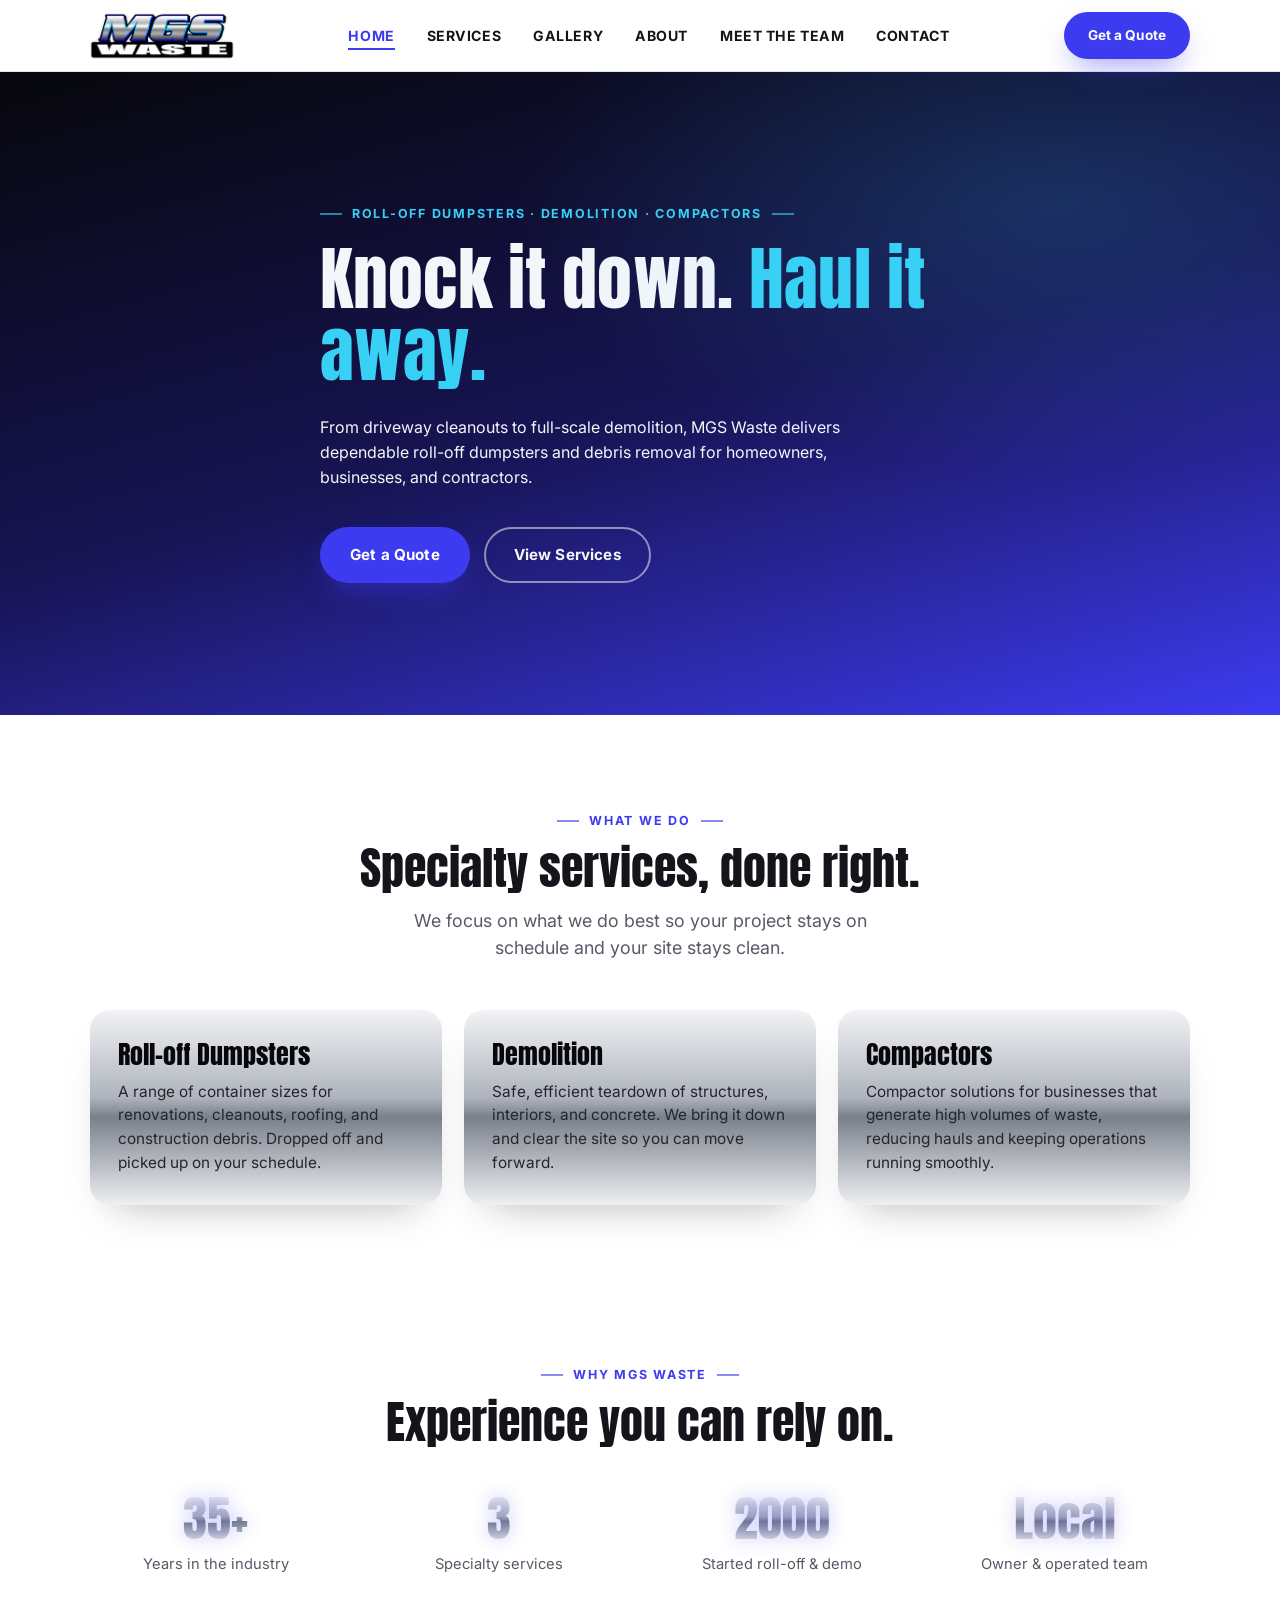
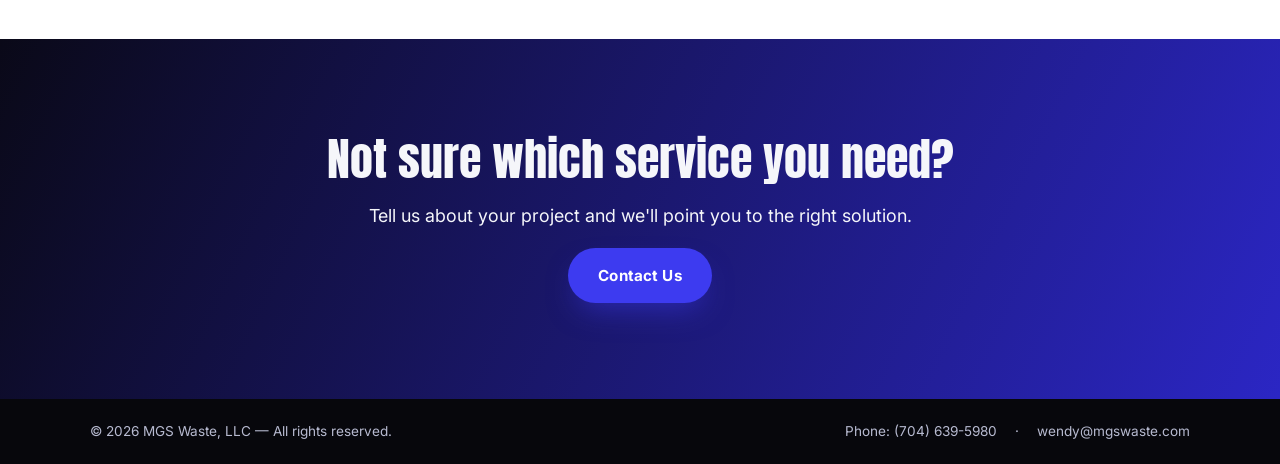
==== index.html @ 69c61f80 "Initial commit: MGS Waste website Full site with Home, Services, Gallery, About, Meet the Team, and " ====
<!DOCTYPE html>
<html lang="en">
<head>
<meta charset="UTF-8" />
<meta name="viewport" content="width=device-width, initial-scale=1.0" />
<title>MGS Waste | Roll-Off Dumpsters, Demolition &amp; Compactors</title>
<meta name="description" content="MGS Waste delivers dependable roll-off dumpsters, demolition, and compactor services for homeowners and contractors. Locally owned and operated." />
<link rel="preconnect" href="https://fonts.googleapis.com" />
<link rel="preconnect" href="https://fonts.gstatic.com" crossorigin />
<link href="https://fonts.googleapis.com/css2?family=Anton&family=Big+Shoulders+Display:wght@700;800&family=Inter:wght@400;500;600;700;800&display=swap" rel="stylesheet" />
<link rel="icon" type="image/png" href="assets/images/mgs-waste-logo.png" />
<link rel="stylesheet" href="css/styles.css" />
</head>
<body>

<header class="site-header">
  <div class="container site-header__row">
    <a href="index.html" class="brand" aria-label="MGS Waste home">
      <img src="assets/images/mgs-waste-logo.png" alt="MGS Waste" class="brand__logo" />
    </a>

    <nav class="main-nav" data-nav aria-label="Primary">
      <ul class="main-nav__list">
        <li><a href="index.html" aria-current="page">Home</a></li>
        <li><a href="services.html">Services</a></li>
        <li><a href="gallery.html">Gallery</a></li>
        <li><a href="about.html">About</a></li>
        <li><a href="team.html">Meet the Team</a></li>
        <li><a href="contact.html">Contact</a></li>
      </ul>
    </nav>

    <div class="header-actions">
      <a href="contact.html" class="btn btn-primary"><span>Get a Quote</span></a>
      <button class="nav-toggle" data-nav-toggle aria-label="Toggle navigation" aria-expanded="false">
        <span class="nav-toggle__bar"></span>
        <span class="nav-toggle__bar"></span>
        <span class="nav-toggle__bar"></span>
      </button>
    </div>
  </div>
</header>

<main>

  <!-- Hero -->
  <section class="hero">
    <div class="container hero__inner">
      <p class="eyebrow">Roll-Off Dumpsters &middot; Demolition &middot; Compactors</p>
      <h1 class="hero__title">Knock it down. <span class="text-cyan">Haul it away.</span></h1>
      <p class="hero__body on-dark">
        From driveway cleanouts to full-scale demolition, MGS Waste delivers dependable roll-off
        dumpsters and debris removal for homeowners, businesses, and contractors.
      </p>
      <div class="hero__actions">
        <a href="contact.html" class="btn btn-primary">Get a Quote</a>
        <a href="services.html" class="btn btn-outline">View Services</a>
      </div>
    </div>
  </section>

  <!-- What We Do -->
  <section class="section">
    <div class="container">
      <div class="section-head reveal">
        <p class="eyebrow eyebrow--dark eyebrow--center">What We Do</p>
        <h2>Specialty services, done right.</h2>
        <p class="lede">
          We focus on what we do best so your project stays on schedule and your site stays clean.
        </p>
      </div>

      <div class="card-grid">
        <article class="service-card reveal">
          <h3>Roll-off Dumpsters</h3>
          <p>A range of container sizes for renovations, cleanouts, roofing, and construction debris. Dropped off and picked up on your schedule.</p>
        </article>

        <article class="service-card reveal">
          <h3>Demolition</h3>
          <p>Safe, efficient teardown of structures, interiors, and concrete. We bring it down and clear the site so you can move forward.</p>
        </article>

        <article class="service-card reveal">
          <h3>Compactors</h3>
          <p>Compactor solutions for businesses that generate high volumes of waste, reducing hauls and keeping operations running smoothly.</p>
        </article>
      </div>
    </div>
  </section>

  <!-- Why MGS Waste -->
  <section class="section section--tight">
    <div class="container">
      <div class="section-head reveal">
        <p class="eyebrow eyebrow--dark eyebrow--center">Why MGS Waste</p>
        <h2>Experience you can rely on.</h2>
      </div>

      <div class="stat-grid reveal">
        <div class="stat">
          <div class="stat__value">35+</div>
          <p class="stat__label">Years in the industry</p>
        </div>
        <div class="stat">
          <div class="stat__value">3</div>
          <p class="stat__label">Specialty services</p>
        </div>
        <div class="stat">
          <div class="stat__value">2000</div>
          <p class="stat__label">Started roll-off &amp; demo</p>
        </div>
        <div class="stat">
          <div class="stat__value">Local</div>
          <p class="stat__label">Owner &amp; operated team</p>
        </div>
      </div>
    </div>
  </section>

  <!-- CTA -->
  <section class="section section--band">
    <div class="container cta-band reveal">
      <h2 class="on-dark">Not sure which service you need?</h2>
      <p class="lede on-dark">Tell us about your project and we'll point you to the right solution.</p>
      <a href="contact.html" class="btn btn-primary">Contact Us</a>
    </div>
  </section>

</main>

<footer class="site-footer">
  <div class="container site-footer__row">
    <p>&copy; <span data-year></span> MGS Waste, LLC &mdash; All rights reserved.</p>
    <div class="site-footer__contact">
      <a href="tel:17046395980">Phone: (704) 639-5980</a>
      <span aria-hidden="true">&middot;</span>
      <a href="mailto:wendy@mgswaste.com">wendy@mgswaste.com</a>
    </div>
  </div>
</footer>

<script src="js/main.js"></script>
</body>
</html>
---- css/styles.css ----
/* ==========================================================================
   MGS Waste — Design System
   ========================================================================== */

:root {
  /* Color */
  --ink: #07070c;
  --ink-soft: #101024;
  --surface: #ffffff;
  --surface-alt: #f4f5f7;
  --surface-dim: #eceef2;
  --steel: #9199a3;
  --steel-dark: #565c66;
  --text: #14151a;
  --text-muted: #565b66;
  --text-on-dark: #f5f6fa;
  --text-on-dark-muted: #b7bad0;
  --blue: #3d3bf0;
  --blue-bright: #4f4dff;
  --blue-deep: #171454;
  --cyan: #38d0f5;
  --border: #e3e5eb;
  --border-on-dark: rgba(255, 255, 255, 0.14);

  /* Gradients */
  --gradient-hero: linear-gradient(165deg, #07070c 0%, #171454 52%, #3d3bf0 100%);
  --gradient-band: linear-gradient(115deg, #0a0918 0%, #2b26c4 100%);
  --gradient-steel: linear-gradient(180deg, #f2f3f5 0%, #aeb3bc 45%, #7a808c 55%, #eef0f2 100%);

  /* Type */
  --font-display: "Anton", "Arial Narrow", sans-serif;
  --font-body: "Inter", -apple-system, BlinkMacSystemFont, "Segoe UI", sans-serif;

  /* Layout */
  --container: 1180px;
  --radius-sm: 6px;
  --radius-md: 12px;
  --radius-lg: 20px;
  --shadow-card: 0 20px 40px -24px rgba(7, 7, 12, 0.35);
  --shadow-pop: 0 24px 60px -20px rgba(61, 59, 240, 0.45);
}

/* ---------------------------------- Reset ------------------------------- */

*,
*::before,
*::after {
  box-sizing: border-box;
}

html {
  scroll-behavior: smooth;
}

@media (prefers-reduced-motion: reduce) {
  html {
    scroll-behavior: auto;
  }
  *,
  *::before,
  *::after {
    animation-duration: 0.01ms !important;
    animation-iteration-count: 1 !important;
    transition-duration: 0.01ms !important;
    scroll-behavior: auto !important;
  }
}

body {
  margin: 0;
  font-family: var(--font-body);
  color: var(--text);
  background: var(--surface);
  -webkit-font-smoothing: antialiased;
  line-height: 1.55;
}

img {
  max-width: 100%;
  display: block;
}

a {
  color: inherit;
  text-decoration: none;
}

ul {
  margin: 0;
  padding: 0;
  list-style: none;
}

h1,
h2,
h3,
h4,
p {
  margin: 0;
}

button {
  font: inherit;
}

:focus-visible {
  outline: 3px solid var(--cyan);
  outline-offset: 3px;
}

.container {
  width: 100%;
  max-width: var(--container);
  margin-inline: auto;
  padding-inline: 24px;
}

@media (min-width: 900px) {
  .container {
    padding-inline: 40px;
  }
}

.visually-hidden {
  position: absolute;
  width: 1px;
  height: 1px;
  padding: 0;
  margin: -1px;
  overflow: hidden;
  clip: rect(0, 0, 0, 0);
  white-space: nowrap;
  border: 0;
}

/* ------------------------------- Type scale ------------------------------ */

.eyebrow {
  display: inline-flex;
  align-items: center;
  gap: 10px;
  font-family: var(--font-body);
  font-weight: 700;
  font-size: 0.78rem;
  letter-spacing: 0.14em;
  text-transform: uppercase;
  color: var(--cyan);
}

.eyebrow::before,
.eyebrow::after {
  content: "";
  width: 22px;
  height: 2px;
  background: currentColor;
  opacity: 0.6;
}

.eyebrow--dark {
  color: var(--blue);
}

.eyebrow--center {
  justify-content: center;
}

h1,
.display-1 {
  font-family: var(--font-display);
  font-weight: 400;
  text-transform: none;
  line-height: 1.02;
  letter-spacing: 0.002em;
  font-size: clamp(2.6rem, 5.6vw, 4.4rem);
}

h2,
.display-2 {
  font-family: var(--font-display);
  font-weight: 400;
  line-height: 1.05;
  font-size: clamp(2rem, 3.6vw, 3rem);
}

h3,
.display-3 {
  font-family: var(--font-display);
  font-weight: 400;
  line-height: 1.15;
  font-size: clamp(1.3rem, 2vw, 1.6rem);
}

.lede {
  font-size: clamp(1.05rem, 1.4vw, 1.2rem);
  color: var(--text-muted);
  max-width: 46ch;
}

.on-dark {
  color: var(--text-on-dark);
}

.on-dark .lede,
.on-dark p {
  color: var(--text-on-dark-muted);
}

.text-cyan {
  color: var(--cyan);
}

/* -------------------------------- Buttons -------------------------------- */

.btn {
  display: inline-flex;
  align-items: center;
  justify-content: center;
  gap: 8px;
  padding: 14px 28px;
  border-radius: 999px;
  font-weight: 700;
  font-size: 0.95rem;
  letter-spacing: 0.01em;
  border: 2px solid transparent;
  cursor: pointer;
  transition: transform 0.18s ease, box-shadow 0.18s ease, background-color 0.18s ease, color 0.18s ease, border-color 0.18s ease;
  white-space: nowrap;
}

.btn:hover {
  transform: translateY(-2px);
}

.btn-primary {
  background: var(--blue);
  color: #fff;
  box-shadow: 0 14px 30px -10px rgba(61, 59, 240, 0.55);
}

.btn-primary:hover {
  background: var(--blue-bright);
  box-shadow: 0 18px 34px -10px rgba(61, 59, 240, 0.65);
}

.btn-outline {
  background: transparent;
  border-color: rgba(255, 255, 255, 0.5);
  color: var(--text-on-dark);
}

.btn-outline:hover {
  border-color: var(--cyan);
  color: var(--cyan);
}

.btn-outline-dark {
  background: transparent;
  border-color: var(--ink);
  color: var(--ink);
}

.btn-outline-dark:hover {
  background: var(--ink);
  color: #fff;
}

/* --------------------------------- Header -------------------------------- */

.site-header {
  position: sticky;
  top: 0;
  z-index: 50;
  background: rgba(255, 255, 255, 0.92);
  backdrop-filter: blur(10px);
  border-bottom: 1px solid var(--border);
}

.site-header__row {
  display: flex;
  align-items: center;
  justify-content: space-between;
  gap: 24px;
  padding-block: 12px;
}

.brand {
  display: flex;
  align-items: center;
  gap: 10px;
}

.brand__logo {
  height: 46px;
  width: auto;
  display: block;
}

.nav-toggle {
  display: none;
  background: none;
  border: none;
  padding: 8px;
  cursor: pointer;
}

.nav-toggle__bar {
  display: block;
  width: 24px;
  height: 2px;
  background: var(--ink);
  margin: 5px 0;
  transition: transform 0.2s ease, opacity 0.2s ease;
}

.main-nav__list {
  display: flex;
  align-items: center;
  gap: 32px;
}

.main-nav__list a {
  font-size: 0.88rem;
  font-weight: 700;
  letter-spacing: 0.04em;
  text-transform: uppercase;
  color: var(--text);
  padding-bottom: 4px;
  border-bottom: 2px solid transparent;
  transition: color 0.15s ease, border-color 0.15s ease;
}

.main-nav__list a:hover,
.main-nav__list a[aria-current="page"] {
  color: var(--blue);
  border-color: var(--blue);
}

.header-actions {
  display: flex;
  align-items: center;
  gap: 20px;
}

.header-actions .btn {
  padding: 11px 22px;
  font-size: 0.85rem;
}

@media (max-width: 860px) {
  .nav-toggle {
    display: block;
  }

  .header-actions .btn {
    padding: 10px 16px;
    font-size: 0.78rem;
  }

  .main-nav {
    position: fixed;
    inset: 64px 0 auto 0;
    background: var(--surface);
    border-bottom: 1px solid var(--border);
    transform: translateY(-8px);
    opacity: 0;
    pointer-events: none;
    transition: transform 0.2s ease, opacity 0.2s ease;
  }

  .main-nav.is-open {
    transform: translateY(0);
    opacity: 1;
    pointer-events: auto;
  }

  .main-nav__list {
    flex-direction: column;
    align-items: flex-start;
    gap: 0;
    padding: 8px 24px 24px;
  }

  .main-nav__list a {
    display: block;
    width: 100%;
    padding: 14px 0;
    border-bottom: 1px solid var(--border);
  }

  .nav-toggle.is-active .nav-toggle__bar:nth-child(1) {
    transform: translateY(7px) rotate(45deg);
  }
  .nav-toggle.is-active .nav-toggle__bar:nth-child(2) {
    opacity: 0;
  }
  .nav-toggle.is-active .nav-toggle__bar:nth-child(3) {
    transform: translateY(-7px) rotate(-45deg);
  }
}

/* --------------------------------- Sections ------------------------------ */

.section {
  padding-block: clamp(56px, 8vw, 96px);
}

.section--tight {
  padding-block: clamp(40px, 6vw, 64px);
}

.section--dark {
  background: var(--ink);
}

.section--band {
  background: var(--gradient-band);
}

.section-head {
  text-align: center;
  max-width: 720px;
  margin-inline: auto;
  margin-bottom: 48px;
  display: flex;
  flex-direction: column;
  gap: 14px;
  align-items: center;
}

/* ---------------------------------- Hero --------------------------------- */

.hero {
  background: var(--gradient-hero);
  position: relative;
  overflow: hidden;
  padding-block: clamp(72px, 12vw, 132px);
}

.hero::after {
  content: "";
  position: absolute;
  inset: 0;
  background: radial-gradient(60% 60% at 82% 20%, rgba(56, 208, 245, 0.16), transparent 70%);
  pointer-events: none;
}

.hero__inner {
  position: relative;
  display: grid;
  gap: 20px;
  max-width: 720px;
}

.hero__title {
  color: var(--text-on-dark);
}

@media (min-width: 700px) {
  .hero__title--tight-fit {
    white-space: nowrap;
  }
}

.hero__body {
  margin-top: 8px;
  max-width: 52ch;
}

.hero__actions {
  display: flex;
  flex-wrap: wrap;
  gap: 14px;
  margin-top: 18px;
}

/* ----------------------------- Service cards ------------------------------ */

.card-grid {
  display: grid;
  gap: 22px;
  grid-template-columns: repeat(auto-fit, minmax(260px, 1fr));
}

.service-card {
  background: var(--gradient-steel);
  border-radius: var(--radius-lg);
  padding: 30px 28px;
  box-shadow: var(--shadow-card);
  transition: transform 0.2s ease, box-shadow 0.2s ease;
}

.service-card:hover {
  transform: translateY(-6px);
  box-shadow: 0 26px 50px -20px rgba(7, 7, 12, 0.45);
}

.service-card__icon {
  width: 46px;
  height: 46px;
  color: var(--ink);
  margin-bottom: 18px;
}

.service-card__icon svg {
  width: 100%;
  height: 100%;
}

.service-card h3 {
  color: var(--ink);
  margin-bottom: 10px;
}

.service-card p {
  color: #24262c;
  font-size: 0.96rem;
}

/* --------------------------------- Stats --------------------------------- */

.stat-grid {
  display: grid;
  gap: 32px;
  grid-template-columns: repeat(auto-fit, minmax(160px, 1fr));
  text-align: center;
}

.stat__value {
  font-family: var(--font-display);
  font-size: clamp(2.2rem, 4vw, 3rem);
  background: var(--gradient-steel);
  -webkit-background-clip: text;
  background-clip: text;
  color: transparent;
  text-shadow: 0 0 18px rgba(61, 59, 240, 0.25);
  line-height: 1;
}

.stat__label {
  margin-top: 10px;
  color: var(--text-muted);
  font-size: 0.92rem;
}

/* ----------------------------------- CTA ---------------------------------- */

.cta-band {
  text-align: center;
  display: flex;
  flex-direction: column;
  align-items: center;
  gap: 18px;
}

.cta-band .lede {
  max-width: 52ch;
}

/* --------------------------------- Footer --------------------------------- */

.site-footer {
  background: var(--ink);
  color: var(--text-on-dark-muted);
}

.site-footer__row {
  display: flex;
  flex-wrap: wrap;
  align-items: center;
  justify-content: space-between;
  gap: 16px;
  padding-block: 22px;
  font-size: 0.85rem;
}

.site-footer__contact {
  display: flex;
  flex-wrap: wrap;
  gap: 8px 18px;
}

.site-footer a:hover {
  color: var(--cyan);
}

/* ============================= Page: Services ============================= */

.service-block {
  display: grid;
  gap: 44px;
  align-items: center;
  grid-template-columns: 1fr;
}

@media (min-width: 900px) {
  .service-block {
    grid-template-columns: 1.1fr 0.9fr;
  }

  .service-block--reverse .service-block__media {
    order: -1;
  }
}

.service-block__content .eyebrow {
  margin-bottom: 0.75rem;
}

.media-placeholder {
  border-radius: var(--radius-lg);
  box-shadow: var(--shadow-card);
  width: 100%;
  aspect-ratio: 4 / 3;
  background: var(--gradient-steel);
  display: flex;
  align-items: center;
  justify-content: center;
  text-align: center;
  padding: 24px;
  color: var(--ink);
  font-weight: 700;
  font-size: 0.9rem;
  letter-spacing: 0.02em;
}

.service-block__media img {
  border-radius: var(--radius-lg);
  box-shadow: var(--shadow-card);
  width: 100%;
  aspect-ratio: 4 / 3;
  object-fit: cover;
  background: var(--surface-dim);
}

.service-block__list {
  margin-top: 18px;
  display: grid;
  gap: 10px;
}

.service-block__list li {
  position: relative;
  padding-left: 26px;
  color: var(--text-muted);
}

.service-block__list li::before {
  content: "";
  position: absolute;
  left: 0;
  top: 8px;
  width: 10px;
  height: 10px;
  border-radius: 3px;
  background: var(--blue);
}

.pricing-table {
  margin-top: 26px;
  border-radius: var(--radius-md);
  overflow: hidden;
  box-shadow: var(--shadow-card);
  border: 1px solid var(--border);
}

.pricing-table__head {
  background: var(--ink);
  color: #fff;
  text-align: center;
  padding: 12px;
  font-weight: 700;
  letter-spacing: 0.04em;
  text-transform: uppercase;
  font-size: 0.9rem;
}

.pricing-table__row {
  display: grid;
  grid-template-columns: 1fr auto;
  align-items: center;
  padding: 16px 20px;
  border-top: 1px solid var(--border);
  background: var(--surface);
}

.pricing-table__row:nth-child(even) {
  background: var(--surface-alt);
}

.pricing-table__size {
  font-weight: 700;
  color: var(--text);
}

.pricing-table__dims {
  display: block;
  font-size: 0.82rem;
  color: var(--text-muted);
  font-weight: 400;
}

.pricing-table__price {
  font-family: var(--font-display);
  font-size: 1.5rem;
  color: var(--blue);
}

.pricing-note {
  margin-top: 20px;
  text-align: center;
  font-family: var(--font-display);
  font-size: clamp(1.1rem, 2vw, 1.4rem);
  line-height: 1.35;
  color: var(--text);
}

/* --------------------------------- FAQ ------------------------------------ */

.faq-list {
  display: flex;
  flex-direction: column;
  gap: 14px;
  max-width: 820px;
  margin-inline: auto;
}

.faq-item {
  border: 1px solid var(--border);
  border-radius: var(--radius-md);
  background: var(--surface);
  overflow: hidden;
  transition: border-color 0.15s ease;
}

.faq-item:hover {
  border-color: var(--blue);
}

.faq-item[open] {
  border-color: var(--blue);
}

.faq-item__question {
  cursor: pointer;
  list-style: none;
  display: flex;
  align-items: center;
  justify-content: space-between;
  gap: 18px;
  padding: 18px 22px;
  font-family: var(--font-display);
  font-size: clamp(1rem, 1.6vw, 1.15rem);
  color: var(--text);
}

.faq-item__question::-webkit-details-marker {
  display: none;
}

.faq-item__question::marker {
  content: "";
}

.faq-item__icon {
  position: relative;
  flex-shrink: 0;
  width: 24px;
  height: 24px;
  border-radius: 50%;
  border: 2px solid var(--blue);
  color: var(--blue);
  transition: transform 0.2s ease, background-color 0.2s ease, color 0.2s ease;
}

.faq-item__icon::before,
.faq-item__icon::after {
  content: "";
  position: absolute;
  top: 50%;
  left: 50%;
  background: currentColor;
  transform: translate(-50%, -50%);
}

.faq-item__icon::before {
  width: 10px;
  height: 2px;
}

.faq-item__icon::after {
  width: 2px;
  height: 10px;
  transition: opacity 0.15s ease;
}

.faq-item[open] .faq-item__icon {
  background: var(--blue);
  color: #fff;
}

.faq-item[open] .faq-item__icon::after {
  opacity: 0;
}

.faq-item__answer {
  padding: 0 22px 20px;
  color: var(--text-muted);
}

.faq-item__answer ul,
.faq-item__answer ol {
  padding-left: 20px;
  display: grid;
  gap: 8px;
}

.faq-item__answer ul li {
  position: relative;
  padding-left: 20px;
}

.faq-item__answer ul li::before {
  content: "";
  position: absolute;
  left: 0;
  top: 8px;
  width: 8px;
  height: 8px;
  border-radius: 2px;
  background: var(--blue);
}

.faq-item__answer ol {
  list-style: none;
  counter-reset: faq-step;
}

.faq-item__answer ol li {
  position: relative;
  padding-left: 24px;
  counter-increment: faq-step;
}

.faq-item__answer ol li::before {
  content: counter(faq-step);
  position: absolute;
  left: 0;
  top: 0;
  width: 18px;
  height: 18px;
  border-radius: 50%;
  background: var(--blue);
  color: #fff;
  font-size: 0.7rem;
  font-weight: 700;
  display: flex;
  align-items: center;
  justify-content: center;
}

.faq-item__answer p + ul,
.faq-item__answer p + ol {
  margin-top: 10px;
}

/* ============================ Simple content pages ========================= */

.simple-hero {
  background: var(--gradient-hero);
  padding-block: clamp(64px, 10vw, 100px);
}

.content-block {
  max-width: 760px;
  display: grid;
  grid-template-columns: minmax(0, 1fr);
  gap: 16px;
}

.content-block p {
  color: var(--text-muted);
}

.feature-photo {
  border-radius: var(--radius-lg);
  box-shadow: var(--shadow-card);
  width: 100%;
  aspect-ratio: 3 / 2;
  object-fit: cover;
  display: block;
}

.feature-photo-wrap {
  max-width: 980px;
  margin-inline: auto;
}

.content-block h3 {
  margin-top: 8px;
}

.content-block .lede-statement {
  font-family: "Big Shoulders Display", var(--font-display), sans-serif;
  font-weight: 800;
  font-size: clamp(1.4rem, 2.8vw, 1.9rem);
  color: var(--text);
  line-height: 1.3;
  letter-spacing: 0.01em;
  margin-top: 8px;
}

.badge-row {
  display: flex;
  flex-wrap: wrap;
  justify-content: center;
  gap: 10px;
  margin: 8px 0 4px;
}

.service-area-box {
  width: 100%;
  max-width: 640px;
  margin: 22px auto 4px;
  padding: 24px 28px;
  border-radius: var(--radius-lg);
  border: 1px solid var(--border);
  background: var(--surface-alt);
  text-align: left;
}

.service-area-list {
  display: grid;
  grid-template-columns: repeat(auto-fit, minmax(150px, 1fr));
  gap: 10px 20px;
}

.service-area-list li {
  position: relative;
  padding-left: 20px;
  font-size: 0.82rem;
  font-weight: 700;
  letter-spacing: 0.02em;
  color: var(--text);
}

.service-area-list li::before {
  content: "";
  position: absolute;
  left: 0;
  top: 7px;
  width: 8px;
  height: 8px;
  border-radius: 3px;
  background: var(--blue);
}

.badge {
  display: inline-flex;
  align-items: center;
  padding: 8px 18px;
  border-radius: 999px;
  border: 2px solid var(--border);
  font-weight: 700;
  font-size: 0.82rem;
  letter-spacing: 0.02em;
  color: var(--blue);
}

.team-grid {
  display: grid;
  gap: 26px;
  grid-template-columns: repeat(auto-fit, minmax(240px, 1fr));
}

.team-card {
  text-align: center;
  padding: 28px 20px;
  border-radius: var(--radius-lg);
  background: var(--surface-alt);
  border: 1px solid var(--border);
}

.team-card__photo {
  display: block;
  width: 120px;
  height: 120px;
  border-radius: 50%;
  margin: 0 auto 18px;
  background: var(--gradient-steel);
  object-fit: cover;
  box-shadow: var(--shadow-card);
}

.team-card__role {
  color: var(--blue);
  font-weight: 700;
  font-size: 0.85rem;
  letter-spacing: 0.04em;
  text-transform: uppercase;
  margin-top: 4px;
}

.contact-layout {
  display: grid;
  gap: 40px;
  grid-template-columns: 1fr;
}

@media (min-width: 900px) {
  .contact-layout {
    grid-template-columns: 0.9fr 1.1fr;
  }
}

.contact-card {
  background: var(--ink);
  color: var(--text-on-dark);
  border-radius: var(--radius-lg);
  padding: 32px;
  display: grid;
  gap: 18px;
  align-content: start;
}

.contact-card a {
  color: var(--cyan);
  font-weight: 700;
}

.map-embed {
  margin-top: 44px;
  border-radius: var(--radius-lg);
  overflow: hidden;
  box-shadow: var(--shadow-card);
  aspect-ratio: 16 / 6;
}

.map-embed iframe {
  width: 100%;
  height: 100%;
  border: 0;
  display: block;
}

@media (max-width: 700px) {
  .map-embed {
    aspect-ratio: 4 / 3;
  }
}

.form-field {
  display: grid;
  gap: 6px;
  margin-bottom: 18px;
}

.form-field label {
  font-size: 0.85rem;
  font-weight: 700;
  color: var(--text);
}

.form-field input,
.form-field select,
.form-field textarea {
  font: inherit;
  padding: 12px 14px;
  border-radius: var(--radius-sm);
  border: 1px solid var(--border);
  background: var(--surface);
  color: var(--text);
}

.form-field textarea {
  resize: vertical;
  min-height: 120px;
}

.form-field input:focus-visible,
.form-field select:focus-visible,
.form-field textarea:focus-visible {
  outline: 3px solid var(--blue);
  outline-offset: 1px;
}

/* ============================== Page: Gallery ============================= */

.filter-bar {
  display: flex;
  flex-wrap: wrap;
  justify-content: center;
  gap: 10px;
  margin-bottom: 40px;
}

.filter-btn {
  padding: 10px 20px;
  border-radius: 999px;
  border: 2px solid var(--border);
  background: var(--surface);
  color: var(--text-muted);
  font-weight: 700;
  font-size: 0.85rem;
  letter-spacing: 0.02em;
  cursor: pointer;
  transition: border-color 0.15s ease, color 0.15s ease, background-color 0.15s ease;
}

.filter-btn:hover {
  border-color: var(--blue);
  color: var(--blue);
}

.filter-btn.is-active {
  background: var(--ink);
  border-color: var(--ink);
  color: #fff;
}

.gallery-grid {
  display: grid;
  gap: 22px;
  grid-template-columns: repeat(auto-fill, minmax(260px, 1fr));
}

.gallery-card {
  border-radius: var(--radius-lg);
  overflow: hidden;
  box-shadow: var(--shadow-card);
  background: var(--surface-alt);
  border: 1px solid var(--border);
}

.gallery-card .media-placeholder {
  border-radius: 0;
  box-shadow: none;
  aspect-ratio: 4 / 3;
}

.gallery-card__photo {
  display: block;
  width: 100%;
  aspect-ratio: 4 / 3;
  object-fit: cover;
}

.gallery-card--pair {
  grid-column: span 2;
}

.gallery-card__pair {
  display: grid;
  grid-template-columns: 1fr 1fr;
  gap: 2px;
  background: var(--border);
}

.gallery-card__pair-item {
  position: relative;
}

.gallery-card__pair-item .gallery-card__photo {
  aspect-ratio: 4 / 3;
  height: 100%;
}

.gallery-card__pair-label {
  position: absolute;
  bottom: 10px;
  left: 10px;
  background: rgba(7, 7, 12, 0.72);
  color: #fff;
  font-weight: 700;
  font-size: 0.7rem;
  letter-spacing: 0.1em;
  text-transform: uppercase;
  padding: 5px 12px;
  border-radius: 999px;
}

.gallery-card__pair + .gallery-card__pair {
  margin-top: 2px;
}

@media (max-width: 560px) {
  .gallery-card--pair {
    grid-column: span 1;
  }

  .gallery-card__pair {
    grid-template-columns: 1fr;
  }
}

.gallery-card__caption {
  padding: 16px 18px;
}

.gallery-card__tag {
  display: block;
  font-size: 0.72rem;
  font-weight: 700;
  letter-spacing: 0.08em;
  text-transform: uppercase;
  color: var(--blue);
  margin-bottom: 4px;
}

.gallery-card__title {
  font-weight: 700;
  font-size: 0.98rem;
  color: var(--text);
}

/* -------------------------------- Reveal-on-scroll ------------------------ */

.reveal {
  opacity: 0;
  transform: translateY(18px);
  transition: opacity 0.6s ease, transform 0.6s ease;
}

.reveal.is-visible {
  opacity: 1;
  transform: translateY(0);
}

@media (prefers-reduced-motion: reduce) {
  .reveal {
    opacity: 1;
    transform: none;
    transition: none;
  }
}
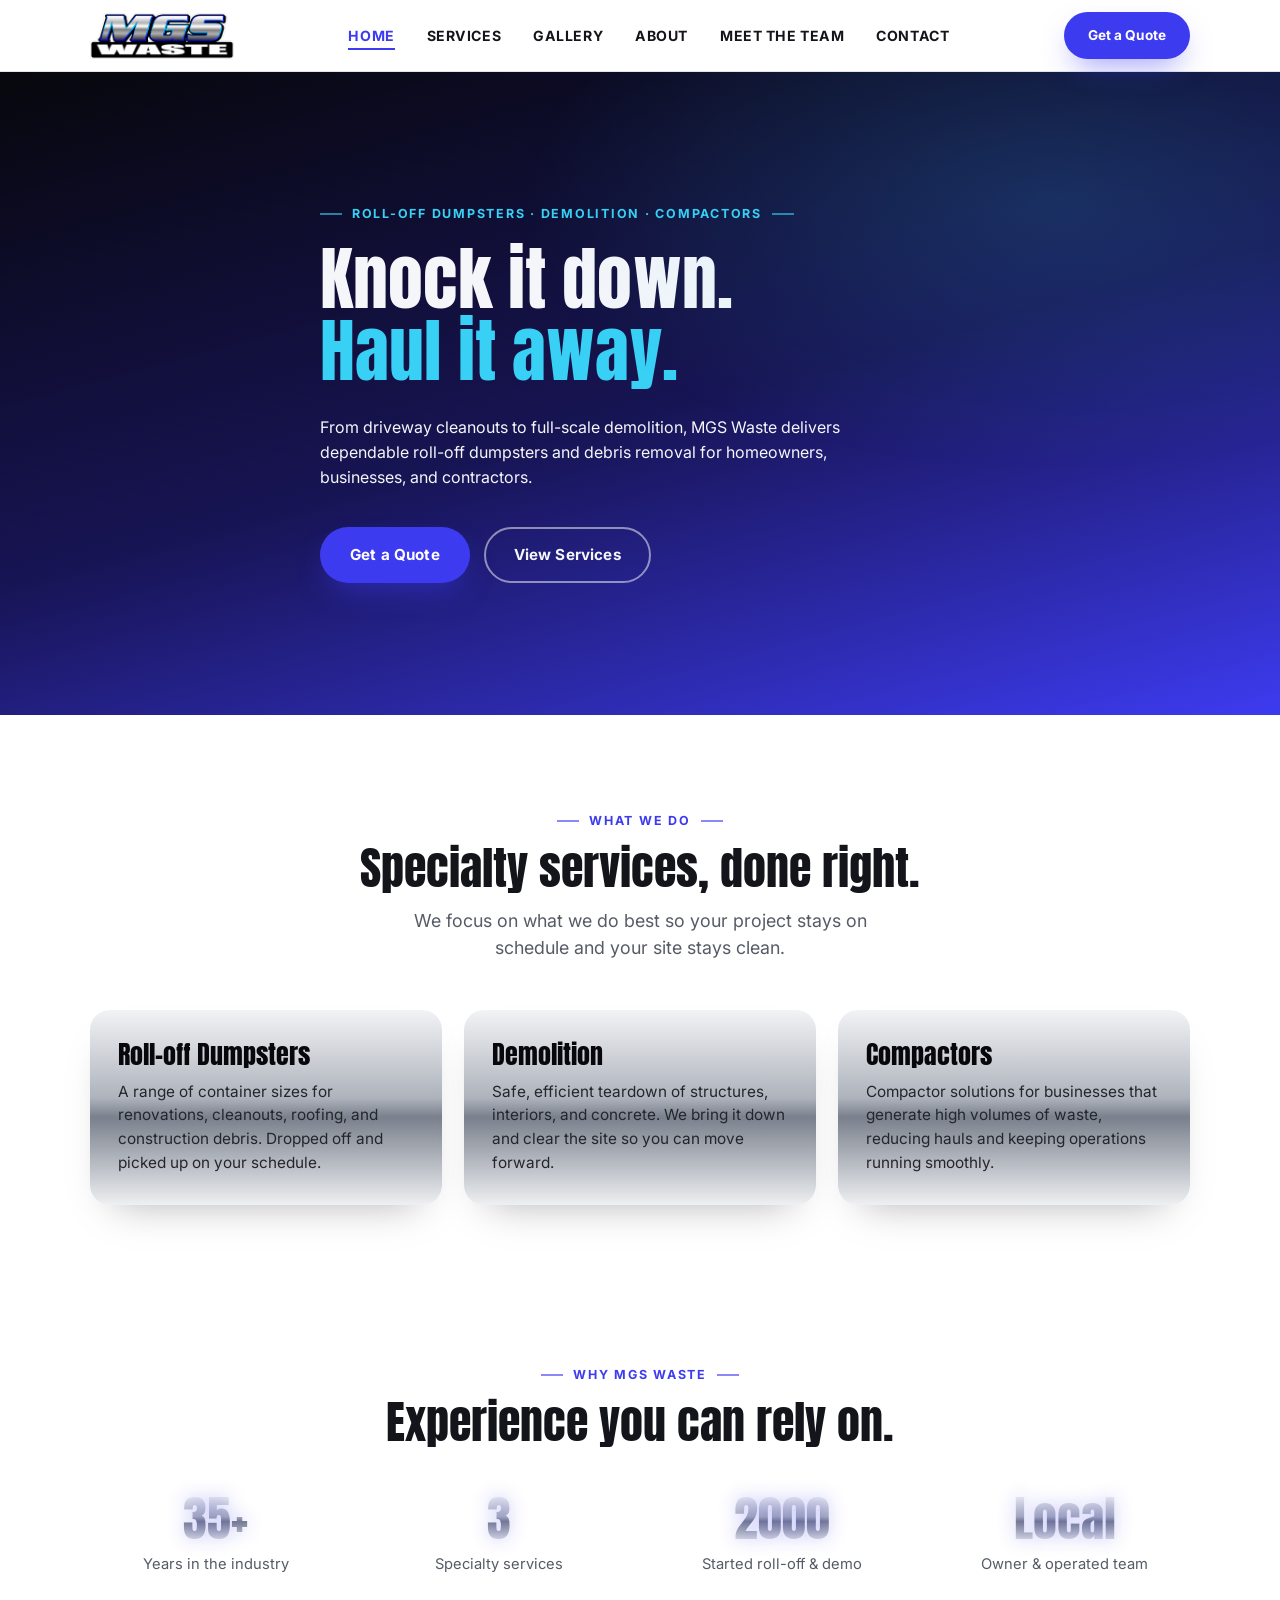
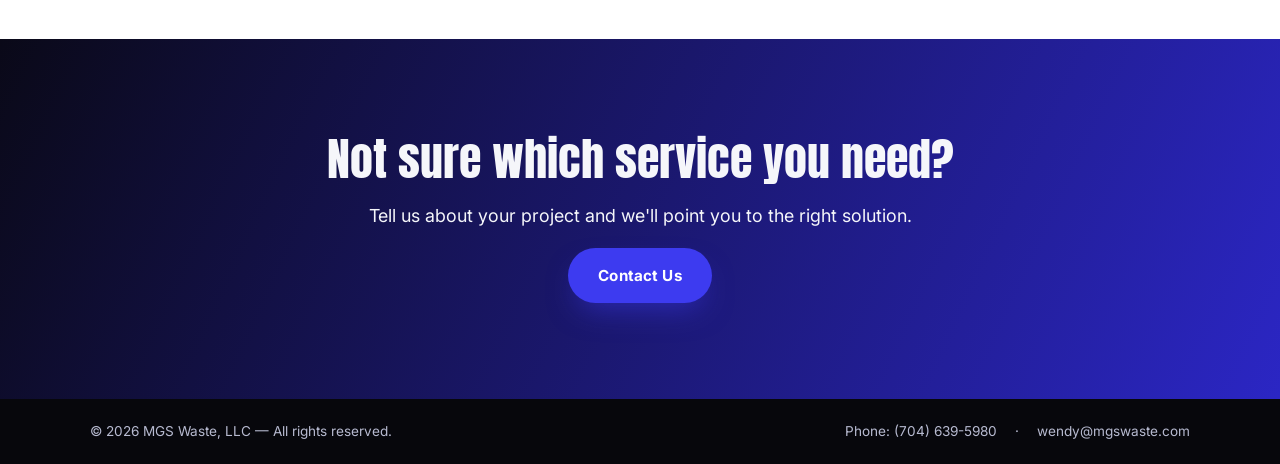
==== commit 464b59fb: "Add entrance animation to home hero headline "Knock it down." drops in with a slight impact bounce, " ====
--- a/index.html
+++ b/index.html
@@ -3,13 +3,47 @@
 <head>
 <meta charset="UTF-8" />
 <meta name="viewport" content="width=device-width, initial-scale=1.0" />
-<title>MGS Waste | Roll-Off Dumpsters, Demolition &amp; Compactors</title>
-<meta name="description" content="MGS Waste delivers dependable roll-off dumpsters, demolition, and compactor services for homeowners and contractors. Locally owned and operated." />
+<title>Dumpsters &amp; Demolition in Salisbury, NC | MGS Waste</title>
+<meta name="description" content="MGS Waste delivers dependable roll-off dumpsters, demolition, and compactor services in Salisbury, NC and Rowan County. Locally owned and operated." />
+<link rel="canonical" href="https://mgswaste.com/" />
 <link rel="preconnect" href="https://fonts.googleapis.com" />
 <link rel="preconnect" href="https://fonts.gstatic.com" crossorigin />
 <link href="https://fonts.googleapis.com/css2?family=Anton&family=Big+Shoulders+Display:wght@700;800&family=Inter:wght@400;500;600;700;800&display=swap" rel="stylesheet" />
 <link rel="icon" type="image/png" href="assets/images/mgs-waste-logo.png" />
 <link rel="stylesheet" href="css/styles.css" />
+<script type="application/ld+json">
+{
+  "@context": "https://schema.org",
+  "@type": "HomeAndConstructionBusiness",
+  "@id": "https://mgswaste.com/#business",
+  "name": "MGS Waste LLC",
+  "image": "https://mgswaste.com/assets/images/mgs-waste-logo.png",
+  "url": "https://mgswaste.com/",
+  "telephone": "+17046395980",
+  "email": "wendy@mgswaste.com",
+  "address": {
+    "@type": "PostalAddress",
+    "streetAddress": "6590 Goodman Lake Rd",
+    "addressLocality": "Salisbury",
+    "addressRegion": "NC",
+    "postalCode": "28146",
+    "addressCountry": "US"
+  },
+  "areaServed": [
+    "Salisbury, NC", "Rowan County, NC", "Cabarrus County, NC", "Kannapolis, NC",
+    "Concord, NC", "China Grove, NC", "Cleveland, NC", "Faith, NC",
+    "Granite Quarry, NC", "Landis, NC", "Rockwell, NC", "Richfield, NC",
+    "Woodleaf, NC", "Gold Hill, NC", "Mount Ulla, NC"
+  ],
+  "openingHoursSpecification": {
+    "@type": "OpeningHoursSpecification",
+    "dayOfWeek": ["Monday", "Tuesday", "Wednesday", "Thursday", "Friday"],
+    "opens": "07:00",
+    "closes": "17:00"
+  },
+  "description": "Family-owned roll-off dumpster, demolition, and compactor company serving Salisbury, NC, Rowan County, and surrounding communities."
+}
+</script>
 </head>
 <body>
 
@@ -47,7 +81,7 @@
   <section class="hero">
     <div class="container hero__inner">
       <p class="eyebrow">Roll-Off Dumpsters &middot; Demolition &middot; Compactors</p>
-      <h1 class="hero__title">Knock it down. <span class="text-cyan">Haul it away.</span></h1>
+      <h1 class="hero__title"><span class="hero__impact">Knock it down.</span> <span class="text-cyan hero__haul">Haul it away.</span></h1>
       <p class="hero__body on-dark">
         From driveway cleanouts to full-scale demolition, MGS Waste delivers dependable roll-off
         dumpsters and debris removal for homeowners, businesses, and contractors.
--- a/css/styles.css
+++ b/css/styles.css
@@ -455,6 +455,46 @@
   color: var(--text-on-dark);
 }
 
+.hero__impact,
+.hero__haul {
+  display: inline-block;
+}
+
+.hero__impact {
+  animation: hero-impact 0.7s cubic-bezier(0.34, 1.56, 0.64, 1) both;
+}
+
+.hero__haul {
+  animation: hero-haul 0.55s ease-out both;
+  animation-delay: 0.4s;
+}
+
+@keyframes hero-impact {
+  0% {
+    opacity: 0;
+    transform: translateY(-32px);
+  }
+  55% {
+    opacity: 1;
+    transform: translateY(5px);
+  }
+  100% {
+    opacity: 1;
+    transform: translateY(0);
+  }
+}
+
+@keyframes hero-haul {
+  0% {
+    opacity: 0;
+    transform: translateX(-24px);
+  }
+  100% {
+    opacity: 1;
+    transform: translateX(0);
+  }
+}
+
 @media (min-width: 700px) {
   .hero__title--tight-fit {
     white-space: nowrap;
